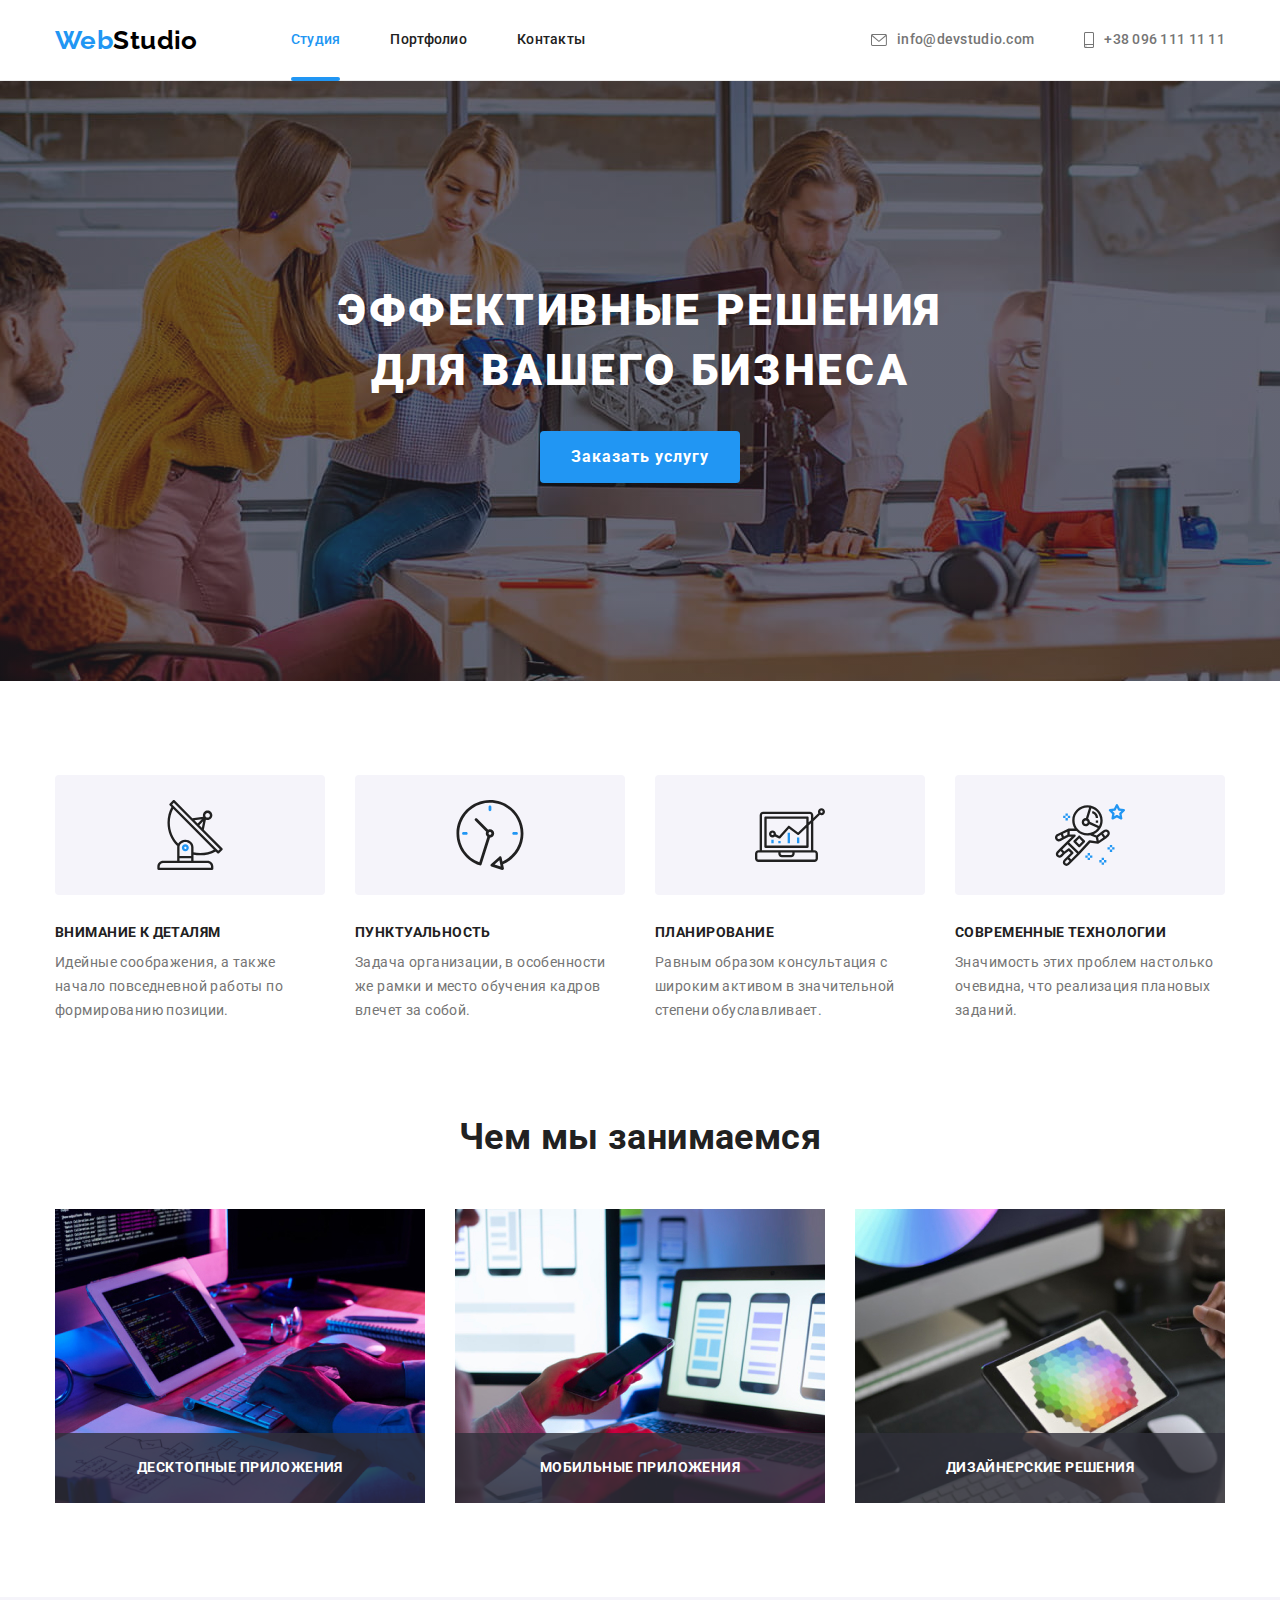
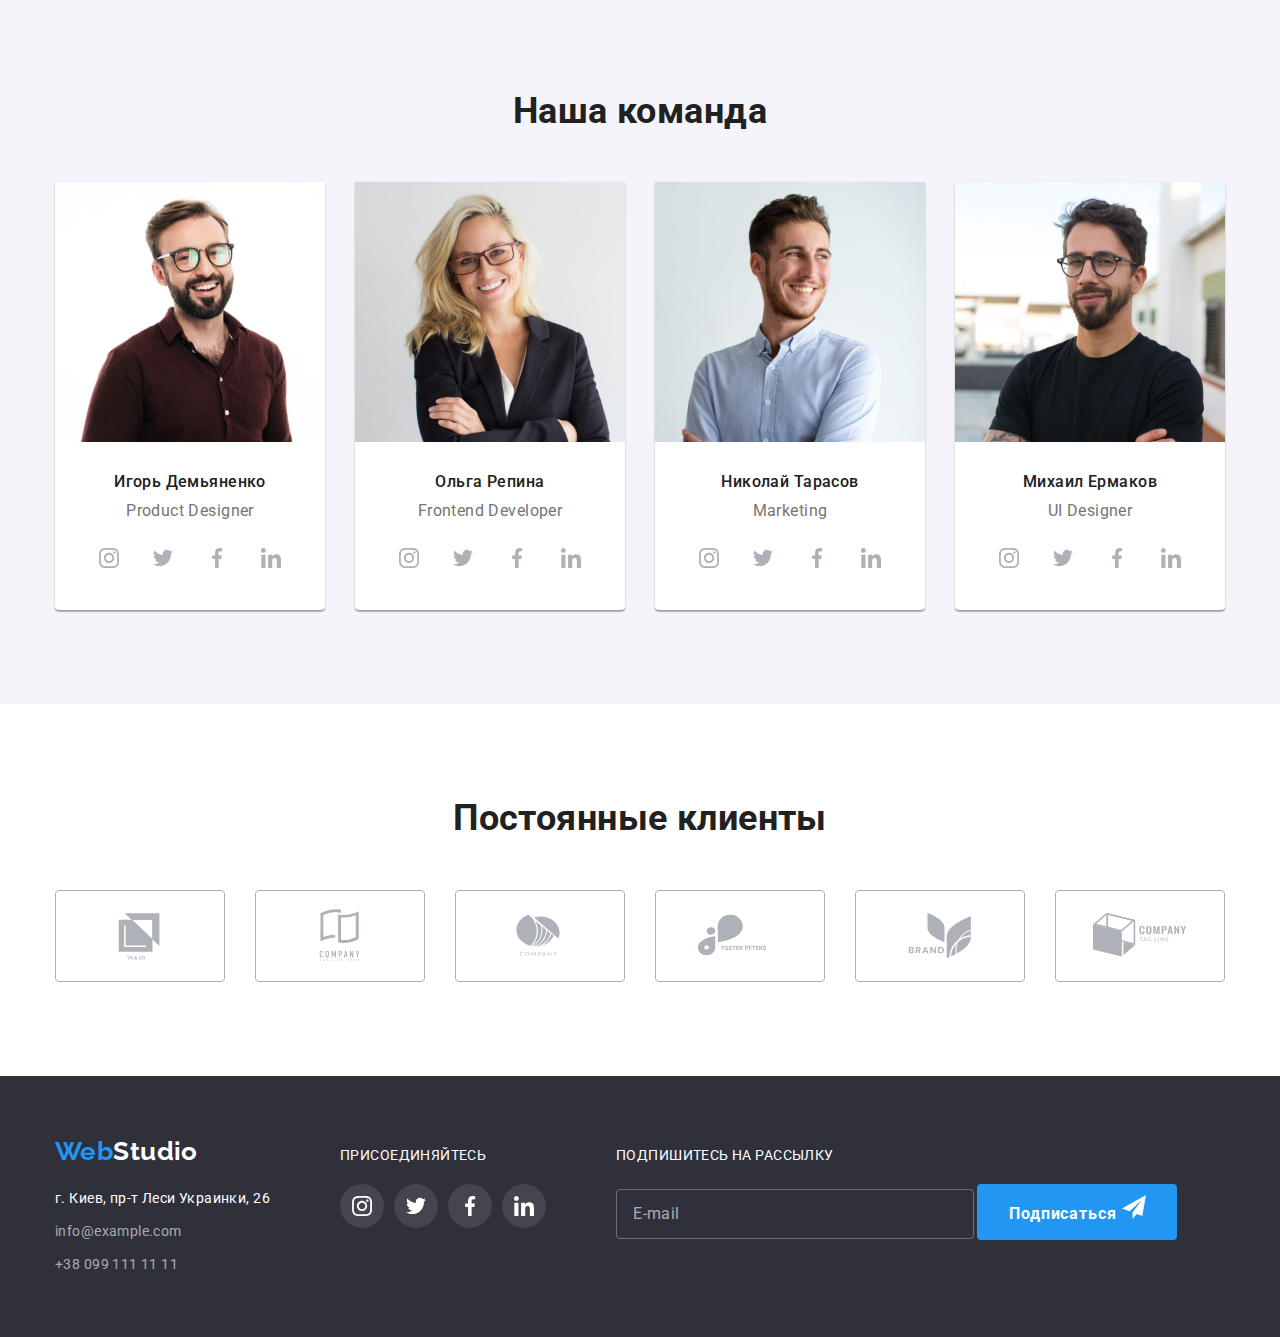
==== index.html @ a6660967 "Добавляет стили форме рассылки" ====
<!DOCTYPE html>
<html lang="ru">
  <head>
    <meta charset="UTF-8" />
    <meta http-equiv="X-UA-Compatible" content="IE=edge" />
    <meta name="viewport" content="width=device-width, initial-scale=1.0" />
    <link rel="preconnect" href="https://fonts.googleapis.com" />
    <link rel="preconnect" href="https://fonts.gstatic.com" crossorigin />
    <link
      href="https://fonts.googleapis.com/css2?family=Raleway:wght@700&family=Roboto:wght@400;500;700;900&display=swap"
      rel="stylesheet"
    />
    <title>Document</title>
    <link
      rel="stylesheet"
      href="https://cdnjs.cloudflare.com/ajax/libs/modern-normalize/1.1.0/modern-normalize.min.css"
    />
    <link rel="stylesheet" href="./css/styles.css" />
  </head>
  <body>
    <!--Верхняя линия/навигация-->
    <header class="header">
      <div class="conteiner header-conteiner">
        <nav class="header-nav">
          <a href="/" class="logo"
            >Web<span class="logo-header">Studio</span>
          </a>
          <ul class="list menu-nav">
            <li class="item">
              <a href="" class="link current">Студия</a>
            </li>
            <li class="item">
              <a href="./portfolio.html" class="link">Портфолио</a>
            </li>
            <li class="item"><a href="" class="link">Контакты</a></li>
          </ul>
        </nav>
        <ul class="list contacts">
          <li class="item">
            <a href="mailto:info@devstudio.com" class="contact-link">
              <svg class="icon" width="16" height="14">
                <use href="./img/icons.svg#icon-envelope"></use>
              </svg>
              info@devstudio.com</a
            >
          </li>
          <li class="item">
            <a href="tel:+380961111111" class="contact-link">
              <svg class="icon" width="10" height="16">
                <use href="./img/icons.svg#icon-smartphone"></use>
              </svg>
              +38 096 111 11 11</a
            >
          </li>
        </ul>
      </div>
    </header>
    <!--Уникальный контент-->
    <main>
      <section class="hero">
        <div class="conteiner">
          <h1 class="hero-title">Эффективные решения для вашего бизнеса</h1>
          <button type="button" class="hero-btn" data-modal-open>
            Заказать услугу
          </button>
        </div>
      </section>
      <section class="benefits section">
        <div class="conteiner">
          <h2 class="visually-hidden">Особенности</h2>
          <ul class="list benefits-list">
            <li class="benefits-item">
              <div class="place-icon">
                <svg class="benefits-icon" width="70" height="70">
                  <use href="./img/icons.svg#icon-antenna"></use>
                </svg>
              </div>
              <h3 class="benefits-title">Внимание к деталям</h3>
              <p class="benefits-text">
                Идейные соображения, а также начало повседневной работы по
                формированию позиции.
              </p>
            </li>
            <li class="benefits-item">
              <div class="place-icon">
                <svg class="benefits-icon" width="70" height="70">
                  <use href="./img/icons.svg#icon-clock"></use>
                </svg>
              </div>
              <h3 class="benefits-title">Пунктуальность</h3>
              <p class="benefits-text">
                Задача организации, в особенности же рамки и место обучения
                кадров влечет за собой.
              </p>
            </li>
            <li class="benefits-item">
              <div class="place-icon">
                <svg class="benefits-icon" width="70" height="70">
                  <use href="./img/icons.svg#icon-diagram"></use>
                </svg>
              </div>
              <h3 class="benefits-title">Планирование</h3>
              <p class="benefits-text">
                Равным образом консультация с широким активом в значительной
                степени обуславливает.
              </p>
            </li>
            <li class="benefits-item">
              <div class="place-icon">
                <svg class="benefits-icon" width="70" height="70">
                  <use href="./img/icons.svg#icon-astronaut"></use>
                </svg>
              </div>
              <h3 class="benefits-title">Современные технологии</h3>
              <p class="benefits-text">
                Значимость этих проблем настолько очевидна, что реализация
                плановых заданий.
              </p>
            </li>
          </ul>
        </div>
      </section>
      <section class="work section">
        <div class="conteiner">
          <h2 class="work-title">Чем мы занимаемся</h2>
          <ul class="list work-list">
            <li class="work-item">
              <div class="work-desc">
                <img
                  src="./img/box1.jpg"
                  alt="работа на компьютере"
                  width="370"
                />
                <p class="work-text">Десктопные приложения</p>
              </div>
            </li>
            <li class="work-item">
              <div class="work-desc">
                <img
                  src="./img/box2.jpg"
                  alt="работа на телефоне"
                  width="370"
                />
                <p class="work-text">Мобильные приложения</p>
              </div>
            </li>
            <li class="work-item">
              <div class="work-desc">
                <img
                  src="./img/box3.jpg"
                  alt="работа на планшете"
                  width="370"
                />
                <p class="work-text">Дизайнерские решения</p>
              </div>
            </li>
          </ul>
        </div>
      </section>
      <section class="team section">
        <div class="conteiner">
          <h2 class="team-title">Наша команда</h2>
          <ul class="list team-list">
            <li class="team-card">
              <img
                src="./img/img1.jpg"
                alt="Парень в бордовой рубашке"
                width="270"
              />
              <div class="team-desc">
                <h3 class="team-name">Игорь Демьяненко</h3>
                <p class="team-prof">Product Designer</p>
                <ul class="list soc-icon-list">
                  <li class="soc-icon-item">
                    <a href="" class="soc-icon-link">
                      <svg class="soc-icon" width="20" height="20">
                        <use href="./img/icons.svg#icon-instagram"></use>
                      </svg>
                    </a>
                  </li>
                  <li class="soc-icon-item">
                    <a href="" class="soc-icon-link"
                      ><svg class="soc-icon" width="20" height="20">
                        <use href="./img/icons.svg#icon-twitter"></use></svg
                    ></a>
                  </li>
                  <li class="soc-icon-item">
                    <a href="" class="soc-icon-link"
                      ><svg class="soc-icon" width="20" height="20">
                        <use href="./img/icons.svg#icon-facebook"></use></svg
                    ></a>
                  </li>
                  <li class="soc-icon-item">
                    <a href="" class="soc-icon-link"
                      ><svg class="soc-icon" width="20" height="20">
                        <use href="./img/icons.svg#icon-linkedin"></use></svg
                    ></a>
                  </li>
                </ul>
              </div>
            </li>
            <li class="team-card">
              <img src="./img/img2.jpg" alt="Девушка блондинка" width="270" />
              <div class="team-desc">
                <h3 class="team-name">Ольга Репина</h3>
                <p class="team-prof">Frontend Developer</p>
                <ul class="list soc-icon-list">
                  <li class="soc-icon-item">
                    <a href="" class="soc-icon-link">
                      <svg class="soc-icon" width="20" height="20">
                        <use href="./img/icons.svg#icon-instagram"></use>
                      </svg>
                    </a>
                  </li>
                  <li class="soc-icon-item">
                    <a href="" class="soc-icon-link"
                      ><svg class="soc-icon" width="20" height="20">
                        <use href="./img/icons.svg#icon-twitter"></use></svg
                    ></a>
                  </li>
                  <li class="soc-icon-item">
                    <a href="" class="soc-icon-link"
                      ><svg class="soc-icon" width="20" height="20">
                        <use href="./img/icons.svg#icon-facebook"></use></svg
                    ></a>
                  </li>
                  <li class="soc-icon-item">
                    <a href="" class="soc-icon-link"
                      ><svg class="soc-icon" width="20" height="20">
                        <use href="./img/icons.svg#icon-linkedin"></use></svg
                    ></a>
                  </li>
                </ul>
              </div>
            </li>
            <li class="team-card">
              <img
                src="./img/img3.jpg"
                alt="Парень в голубой рубашке"
                width="270"
              />
              <div class="team-desc">
                <h3 class="team-name">Николай Тарасов</h3>
                <p class="team-prof">Marketing</p>
                <ul class="list soc-icon-list">
                  <li class="soc-icon-item">
                    <a href="" class="soc-icon-link">
                      <svg class="soc-icon" width="20" height="20">
                        <use href="./img/icons.svg#icon-instagram"></use>
                      </svg>
                    </a>
                  </li>
                  <li class="soc-icon-item">
                    <a href="" class="soc-icon-link"
                      ><svg class="soc-icon" width="20" height="20">
                        <use href="./img/icons.svg#icon-twitter"></use></svg
                    ></a>
                  </li>
                  <li class="soc-icon-item">
                    <a href="" class="soc-icon-link"
                      ><svg class="soc-icon" width="20" height="20">
                        <use href="./img/icons.svg#icon-facebook"></use></svg
                    ></a>
                  </li>
                  <li class="soc-icon-item">
                    <a href="" class="soc-icon-link"
                      ><svg class="soc-icon" width="20" height="20">
                        <use href="./img/icons.svg#icon-linkedin"></use></svg
                    ></a>
                  </li>
                </ul>
              </div>
            </li>
            <li class="team-card">
              <img
                src="./img/img4.jpg"
                alt="Парень в черной футболке"
                width="270"
              />
              <div class="team-desc">
                <h3 class="team-name">Михаил Ермаков</h3>
                <p class="team-prof">UI Designer</p>
                <ul class="list soc-icon-list">
                  <li class="soc-icon-item">
                    <a href="" class="soc-icon-link">
                      <svg class="soc-icon" width="20" height="20">
                        <use href="./img/icons.svg#icon-instagram"></use>
                      </svg>
                    </a>
                  </li>
                  <li class="soc-icon-item">
                    <a href="" class="soc-icon-link"
                      ><svg class="soc-icon" width="20" height="20">
                        <use href="./img/icons.svg#icon-twitter"></use></svg
                    ></a>
                  </li>
                  <li class="soc-icon-item">
                    <a href="" class="soc-icon-link"
                      ><svg class="soc-icon" width="20" height="20">
                        <use href="./img/icons.svg#icon-facebook"></use></svg
                    ></a>
                  </li>
                  <li class="soc-icon-item">
                    <a href="" class="soc-icon-link"
                      ><svg class="soc-icon" width="20" height="20">
                        <use href="./img/icons.svg#icon-linkedin"></use></svg
                    ></a>
                  </li>
                </ul>
              </div>
            </li>
          </ul>
        </div>
      </section>
      <section class="clients section">
        <div class="conteiner">
          <h2 class="clients-title">Постоянные клиенты</h2>
          <ul class="list clients-icon-list">
            <li class="clients-icon-item">
              <a href="" class="clients-icon-link">
                <svg class="clients-icon" width="106" height="60">
                  <use href="./img/icons.svg#icon-Logo-1"></use>
                </svg>
              </a>
            </li>
            <li class="clients-icon-item">
              <a href="" class="clients-icon-link"
                ><svg class="clients-icon" width="106" height="60">
                  <use href="./img/icons.svg#icon-Logo-2"></use></svg
              ></a>
            </li>
            <li class="clients-icon-item">
              <a href="" class="clients-icon-link"
                ><svg class="clients-icon" width="106" height="60">
                  <use href="./img/icons.svg#icon-Logo-3"></use></svg
              ></a>
            </li>
            <li class="clients-icon-item">
              <a href="" class="clients-icon-link"
                ><svg class="clients-icon" width="106" height="60">
                  <use href="./img/icons.svg#icon-Logo-4"></use></svg
              ></a>
            </li>
            <li class="clients-icon-item">
              <a href="" class="clients-icon-link"
                ><svg class="clients-icon" width="106" height="60">
                  <use href="./img/icons.svg#icon-Logo-5"></use></svg
              ></a>
            </li>
            <li class="clients-icon-item">
              <a href="" class="clients-icon-link"
                ><svg class="clients-icon" width="106" height="60">
                  <use href="./img/icons.svg#icon-Logo-6"></use></svg
              ></a>
            </li>
          </ul>
        </div>
      </section>
    </main>
    <!--Подвал-->
    <footer class="footer">
      <div class="conteiner footer-content">
        <div class="contact-address">
          <a href="/" class="logo bottom-logo"
            >Web<span class="logo-footer">Studio</span>
          </a>
          <address class="location">г. Киев, пр-т Леси Украинки, 26</address>
          <ul class="list footer-contacts">
            <li class="contact-item">
              <a href="mailto:info@example.com" class="footer-link"
                >info@example.com</a
              >
            </li>
            <li class="contact-item">
              <a href="tel:+380991111111" class="footer-link"
                >+38 099 111 11 11</a
              >
            </li>
          </ul>
        </div>
        <div class="soc-icon-footer">
          <p class="actions-footer">присоединяйтесь</p>
          <ul class="list soc-icon-list">
            <li class="soc-icon-item">
              <a href="" class="soc-icon-link social-link">
                <svg class="soc-icon" width="20" height="20">
                  <use href="./img/icons.svg#icon-instagram"></use>
                </svg>
              </a>
            </li>
            <li class="soc-icon-item">
              <a href="" class="soc-icon-link social-link">
                <svg class="soc-icon" width="20" height="20">
                  <use href="./img/icons.svg#icon-twitter"></use>
                </svg>
              </a>
            </li>
            <li class="soc-icon-item">
              <a href="" class="soc-icon-link social-link">
                <svg class="soc-icon" width="20" height="20">
                  <use href="./img/icons.svg#icon-facebook"></use>
                </svg>
              </a>
            </li>
            <li class="soc-icon-item">
              <a href="" class="soc-icon-link social-link">
                <svg class="soc-icon" width="20" height="20">
                  <use href="./img/icons.svg#icon-linkedin"></use>
                </svg>
              </a>
            </li>
          </ul>
        </div>
        <div class="newsletter">
          <p class="actions-footer">Подпишитесь на рассылку</p>
          <form>
            <input
              type="email"
              name="user-email"
              class="mail-input"
              placeholder="E-mail"
            />
            <button type="submit" class="hero-btn">
              Подписаться
              <svg class="" width="24" height="24">
                <use href="./img/icons.svg#icon-send"></use>
              </svg>
            </button>
          </form>
        </div>
      </div>
    </footer>
    <div class="backdrop is-hidden" data-modal>
      <div class="modal">
        <button type="button" class="modal-close-btn" data-modal-close>
          <svg class="con" width="18" height="18">
            <use href="./img/icons.svg#icon-close"></use>
          </svg>
        </button>
      </div>
    </div>
    <script src="./js/modal.js"></script>
  </body>
</html>
---- css/styles.css ----
/* основной цвет текста #212121 */
/* вторичный цвет текста #757575 */
/* акцент #2196F3 */
/* цвет активной кнопки #188CE8 */
/* цвет фона #FFFFFF */
/* цвет заливки секции #2F303A
            #F5F4FA */

:root {
  --primary-text-color: #757575;
  --title-text-color: #212121;
  --second-text-color: #ffffff;
  --accent-color: #2196f3;
  --main-backgr-color: #ffffff;
  --special-backgr-color: #2f303a;
  --portfolio-backgr-color: #f5f4fa;
  --link-color: #afb1b8;
}

p,
h1,
h2,
h3,
h4 {
  margin: 0;
}
img {
  display: block;
  max-width: 100%;
  height: auto;
}

body {
  color: var(--primary-text-color);
  background-color: var(--main-backgr-color);

  font-family: "Roboto", sans-serif;
  font-size: 14px;
  letter-spacing: 0.03em;
}

.list {
  padding: 0;
  margin: 0;
  list-style: none;
}

.visually-hidden {
  position: absolute;
  white-space: nowrap;
  width: 1px;
  height: 1px;
  overflow: hidden;
  border: 0;
  padding: 0;
  clip: rect(0 0 0 0);
  clip-path: inset(50%);
  margin: -1px;
}

/*------------------ВЕРХНЯЯ ЛИНИЯ----------------- */

.conteiner {
  margin-left: auto;
  margin-right: auto;
  width: 1200px;
  padding: 0 15px;
  /* outline: 2px solid red; */
}

.header {
  border-bottom: 1px solid #ececec;
}

.header-conteiner {
  display: flex;
  align-items: center;
}

.header-nav {
  display: flex;
  align-items: center;
}

.menu-nav {
  display: flex;
  margin-left: 93px;
}

.item:not(:last-child) {
  margin-right: 50px;
}

.contacts {
  display: flex;
  margin-left: auto;
}

.logo {
  color: var(--accent-color);
  text-decoration: none;

  font-family: "Raleway", sans-serif;
  font-weight: 700;
  font-size: 26px;
  line-height: 1.19;
}

.logo-header {
  color: #000000;
}

.menu-nav,
.contacts {
  font-weight: 500;
  line-height: 1.14;
  letter-spacing: 0.02em;
}

.link {
  display: block;
  padding: 32px 0;

  color: var(--title-text-color);
  text-decoration: none;

  transition: color 250ms cubic-bezier(0.4, 0, 0.2, 1);
}

.link:hover,
.link:focus,
.contact-link:hover,
.contact-link:focus {
  color: var(--accent-color);
}

.current {
  position: relative;
  color: var(--accent-color);
}

.current::after {
  display: block;
  content: "";
  position: absolute;
  bottom: 0;
  transform: translateY(1px);
  width: 100%;
  height: 4px;
  background: #2196f3;
  border-radius: 2px;
}

.contact-link {
  display: flex;
  align-items: center;
  padding: 32px 0;

  color: var(--primary-text-color);
  text-decoration: none;

  transition: color 250ms cubic-bezier(0.4, 0, 0.2, 1);
}

.icon {
  margin-right: 10px;
  fill: currentColor;
}

/* --------------------СЕКЦИЯ ШАПКА---------------------- */

.hero {
  max-width: 1600px;
  height: 600px;
  margin-left: auto;
  margin-right: auto;
  background-color: var(--special-backgr-color);
  text-align: center;
  padding: 200px 0;
  background-image: linear-gradient(
      rgba(47, 48, 58, 0.4),
      rgba(47, 48, 58, 0.4)
    ),
    url("../img/hero.jpg");
  background-repeat: no-repeat;
  background-position: center;
  background-size: cover;
}

.hero-title {
  max-width: 696px;
  margin: 0 auto 30px;

  color: var(--second-text-color);

  font-weight: 900;
  font-size: 44px;
  line-height: 1.36;
  letter-spacing: 0.06em;
  text-transform: uppercase;
  text-align: center;
}

.hero-btn {
  color: var(--second-text-color);
  background-color: var(--accent-color);
  cursor: pointer;

  font-weight: 700;
  font-size: 16px;
  line-height: 1.88;
  letter-spacing: 0.06em;
  border-radius: 4px;
  padding: 10px 0;
  min-width: 200px;
  border: 1px solid transparent;

  transition-property: background-color;
  transition-duration: 250ms;
  transition-timing-function: cubic-bezier(0.4, 0, 0.2, 1);
}

.hero-btn:hover,
.hero-btn:focus {
  background-color: #188ce8;
}

/* -------------------СЕКЦИИ------------------ */

.section {
  padding-top: 94px;
  padding-bottom: 94px;
}

.benefits-list {
  display: flex;
  margin-left: -30px;
}

.benefits-item {
  width: calc(100% / 4 - 30px);
  margin-left: 30px;
}

.place-icon {
  display: flex;
  width: 100%;
  height: 120px;
  align-items: center;
  justify-content: center;

  background-color: var(--portfolio-backgr-color);
  border-radius: 4px;
  margin-bottom: 30px;
}

.benefits-title {
  margin-bottom: 10px;
  color: var(--title-text-color);

  font-size: 14px;
  line-height: 1.14;
  text-transform: uppercase;
}

.benefits-text {
  line-height: 1.71;
}

.work {
  padding-top: 0;
}

.work-list {
  display: flex;
  margin-left: -30px;
}

.work-item {
  width: calc(100% / 3 - 30px);
  margin-left: 30px;
}

.work-desc {
  position: relative;
}

.work-text {
  position: absolute;
  bottom: 0;
  width: 100%;
  padding: 27px 0;
  color: var(--second-text-color);
  background-color: rgba(47, 48, 58, 0.8);

  font-weight: 700;
  font-size: 14px;
  line-height: 1.14;
  text-transform: uppercase;
  text-align: center;
}

.work-title,
.team-title,
.clients-title {
  margin-bottom: 50px;
  color: var(--title-text-color);

  font-size: 36px;
  line-height: 1.16;
  text-align: center;
}

/* ---------------------СЕКЦИЯ КОМАНДА--------------------- */

.team {
  background-color: var(--portfolio-backgr-color);
}

.team-list {
  display: flex;
  margin: -15px;
}

.team-card {
  flex-basis: calc(100% / 4 - 30px);
  margin: 15px;

  box-shadow: 0px 1px 3px rgba(0, 0, 0, 0.12), 0px 1px 1px rgba(0, 0, 0, 0.14),
    0px 2px 1px rgba(0, 0, 0, 0.2);
  border-radius: 0px 0px 4px 4px;
}

.team-card {
  background-color: var(--main-backgr-color);
}

.team-desc {
  padding: 30px 0;
}

.team-name {
  margin-bottom: 10px;
  color: var(--title-text-color);

  font-weight: 500;
  font-size: 16px;
  line-height: 1.19;
  text-align: center;
}

.team-prof {
  margin-bottom: 16px;
  font-size: 16px;
  line-height: 1.19;
  text-align: center;
}

.soc-icon-list {
  display: flex;
  justify-content: center;
}

.soc-icon-item {
  width: 44px;
  height: 44px;
  margin-left: 10px;
}

.soc-icon-item:first-child {
  margin-left: 0;
}

.soc-icon-link {
  display: flex;
  align-items: center;
  justify-content: center;
  width: 100%;
  height: 100%;
  border-radius: 50%;
  color: var(--link-color);

  transition-property: background-color, color;
  transition-duration: 250ms;
  transition-timing-function: cubic-bezier(0.4, 0, 0.2, 1);
}

.soc-icon {
  fill: currentColor;
}

.soc-icon-link:hover,
.soc-icon-link:focus {
  background-color: var(--accent-color);
  color: var(--second-text-color);
}

/* ---------------------СЕКЦИЯ КЛИЕНТЫ--------------------- */

.clients-icon-list {
  display: flex;
  justify-content: center;
}

.clients-icon-item {
  width: 170px;
  height: 92px;
}

.clients-icon-item + .clients-icon-item {
  margin-left: 30px;
}

.clients-icon-link {
  display: flex;
  align-items: center;
  justify-content: center;
  width: 100%;
  height: 100%;
  border-radius: 4px;
  color: var(--link-color);
  border: 1px solid var(--link-color);

  transition: color 250ms cubic-bezier(0.4, 0, 0.2, 1),
    border 250ms cubic-bezier(0.4, 0, 0.2, 1);
}

.clients-icon {
  fill: currentColor;
}

.clients-icon-link:hover,
.clients-icon-link:focus {
  color: var(--accent-color);
  border: 1px solid var(--accent-color);
}
/* ---------------------ПОРТФОЛИО--------------------- */

.filter {
  display: flex;
  justify-content: center;
  margin-bottom: 50px;
}

.filter-item + .filter-item {
  margin-left: 8px;
}

.filter-btn {
  color: var(--title-text-color);
  background-color: var(--portfolio-backgr-color);
  cursor: pointer;

  font-weight: 500;
  font-size: 16px;
  line-height: 1.63;
  letter-spacing: 0.03em;
  border-radius: 4px;
  padding: 6px 22px;
  min-width: 73px;
  border: 1px solid transparent;

  transition-property: color, background-color, box-shadow;
  transition-duration: 250ms;
  transition-timing-function: cubic-bezier(0.4, 0, 0.2, 1);
}

.filter-btn:hover,
.filter-btn:focus {
  color: var(--second-text-color);
  background-color: var(--accent-color);
  box-shadow: 0px 3px 1px rgba(0, 0, 0, 0.1), 0px 1px 2px rgba(0, 0, 0, 0.08),
    0px 2px 2px rgba(0, 0, 0, 0.12);
}

.portfolio-link {
  text-decoration: none;
}

.portfolio-list {
  display: flex;
  flex-wrap: wrap;
  margin: -15px;
}

.portfolio-item {
  flex-basis: calc(100% / 3 - 30px);
  margin: 15px;
}

.desc-wrap {
  position: relative;
  overflow: hidden;
}

.product-desc {
  position: absolute;
  top: 0;

  padding: 63px 24px;
  height: 100%;
  font-size: 18px;
  line-height: 1.56;
  color: var(--second-text-color);
  background-color: rgba(33, 150, 243, 0.9);

  transform: translateY(101%);
  transition: transform 250ms cubic-bezier(0.4, 0, 0.2, 1);
}

.portfolio-link:hover .product-desc,
.portfolio-link:focus .product-desc {
  transform: translateY(0);
}

.portfolio-desc {
  padding: 20px 24px;
  border: 1px solid #eeeeee;
  border-top: 0;
}

.portfolio-title {
  margin-bottom: 4px;
  color: var(--title-text-color);

  font-size: 18px;
  line-height: 2;
  letter-spacing: 0.06em;
}

.portfolio-text {
  color: var(--primary-text-color);
  font-size: 16px;
  line-height: 1.88;
}

.portfolio-content {
  transition: box-shadow 250ms cubic-bezier(0.4, 0, 0.2, 1);
}

.portfolio-link:hover .portfolio-content,
.portfolio-link:focus .portfolio-content {
  box-shadow: 0px 1px 1px rgba(0, 0, 0, 0.12), 0px 4px 4px rgba(0, 0, 0, 0.06),
    1px 4px 6px rgba(0, 0, 0, 0.16);
}

/* -------------------ПОДВАЛ------------------- */

.footer {
  padding: 60px 0;
  background-color: var(--special-backgr-color);
}

.footer-content {
  display: flex;
  align-items: baseline;
}

.bottom-logo {
  display: inline-block;
  margin-bottom: 20px;
}

.logo-footer,
.location {
  color: var(--second-text-color);
}

.location,
.contact-item:not(:last-child) {
  margin-bottom: 9px;
}

.footer-contacts,
.location {
  font-style: normal;
  line-height: 1.71;
}

.footer-link {
  text-decoration: none;
  color: rgba(255, 255, 255, 0.6);

  transition: color 250ms cubic-bezier(0.4, 0, 0.2, 1);
}

.footer-link:hover,
.footer-link:focus {
  color: var(--accent-color);
}

.soc-icon-footer,
.newsletter {
  margin-left: 70px;
}

.actions-footer {
  margin-bottom: 20px;
  color: var(--second-text-color);

  font-size: 14px;
  line-height: 1.14;
  text-transform: uppercase;
}

.social-link {
  color: var(--second-text-color);
  background-color: rgba(100%, 100%, 100%, 10%);
}

.mail-input {
  width: 358px;
  height: 50px;
  padding-left: 16px;

  color: rgba(255, 255, 255, 0.6);
  font-size: 16px;
  line-height: 1.25;
  letter-spacing: 0.03em;

  background-color: transparent;
  border-radius: 4px;
  border: 1px solid rgba(255, 255, 255, 0.3);
}

.mail-input::placeholder {
  color: rgba(255, 255, 255, 0.6);
  font-size: 16px;
  line-height: 1.25;
  letter-spacing: 0.03em;
}

/* --------------МОДАЛЬНОЕ ОКНО------------- */

.backdrop {
  position: fixed;
  top: 0;
  left: 0;
  width: 100%;
  height: 100%;
  background-color: rgba(0, 0, 0, 0.2);
  transition: opacity 250ms cubic-bezier(0.4, 0, 0.2, 1),
    visibility 250ms cubic-bezier(0.4, 0, 0.2, 1);
}

.backdrop.is-hidden .modal {
  transform: translate(-50%, -50%) scale(0);
}

.modal {
  position: absolute;
  top: 50%;
  left: 50%;
  transform: translate(-50%, -50%) scale(1);
  transform-origin: top left;
  width: 528px;
  min-height: 581px;
  background-color: var(--main-backgr-color);
  border-radius: 4px;
  transition: transform 250ms cubic-bezier(0.4, 0, 0.2, 1);
}

.modal-close-btn {
  position: absolute;
  top: 8px;
  right: 8px;
  cursor: pointer;

  width: 30px;
  height: 30px;
  border: 1px solid rgba(0, 0, 0, 0.1);
  border-radius: 50%;
  background-color: transparent;
  display: flex;
  align-items: center;
  justify-content: center;
}

.is-hidden {
  opacity: 0;
  visibility: hidden;
  pointer-events: none;
}

.no-scroll {
  overflow: hidden;
}
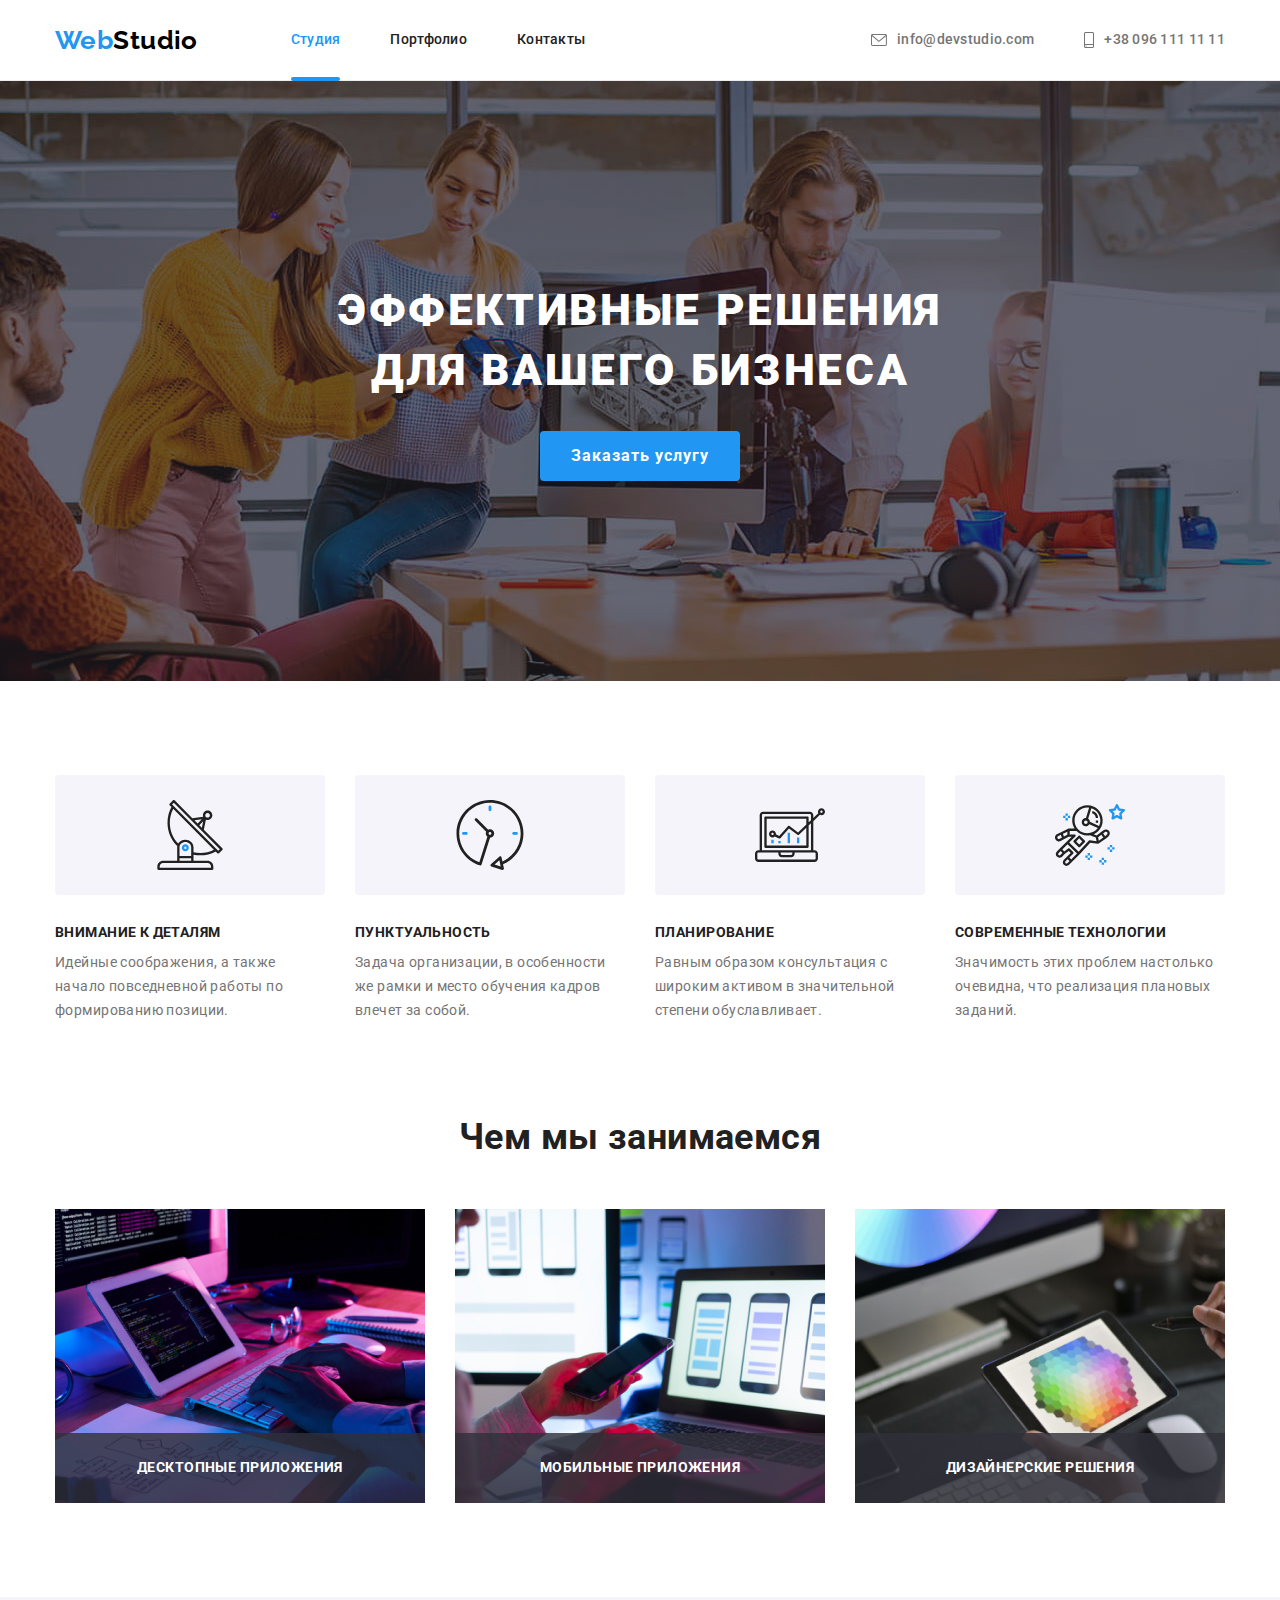
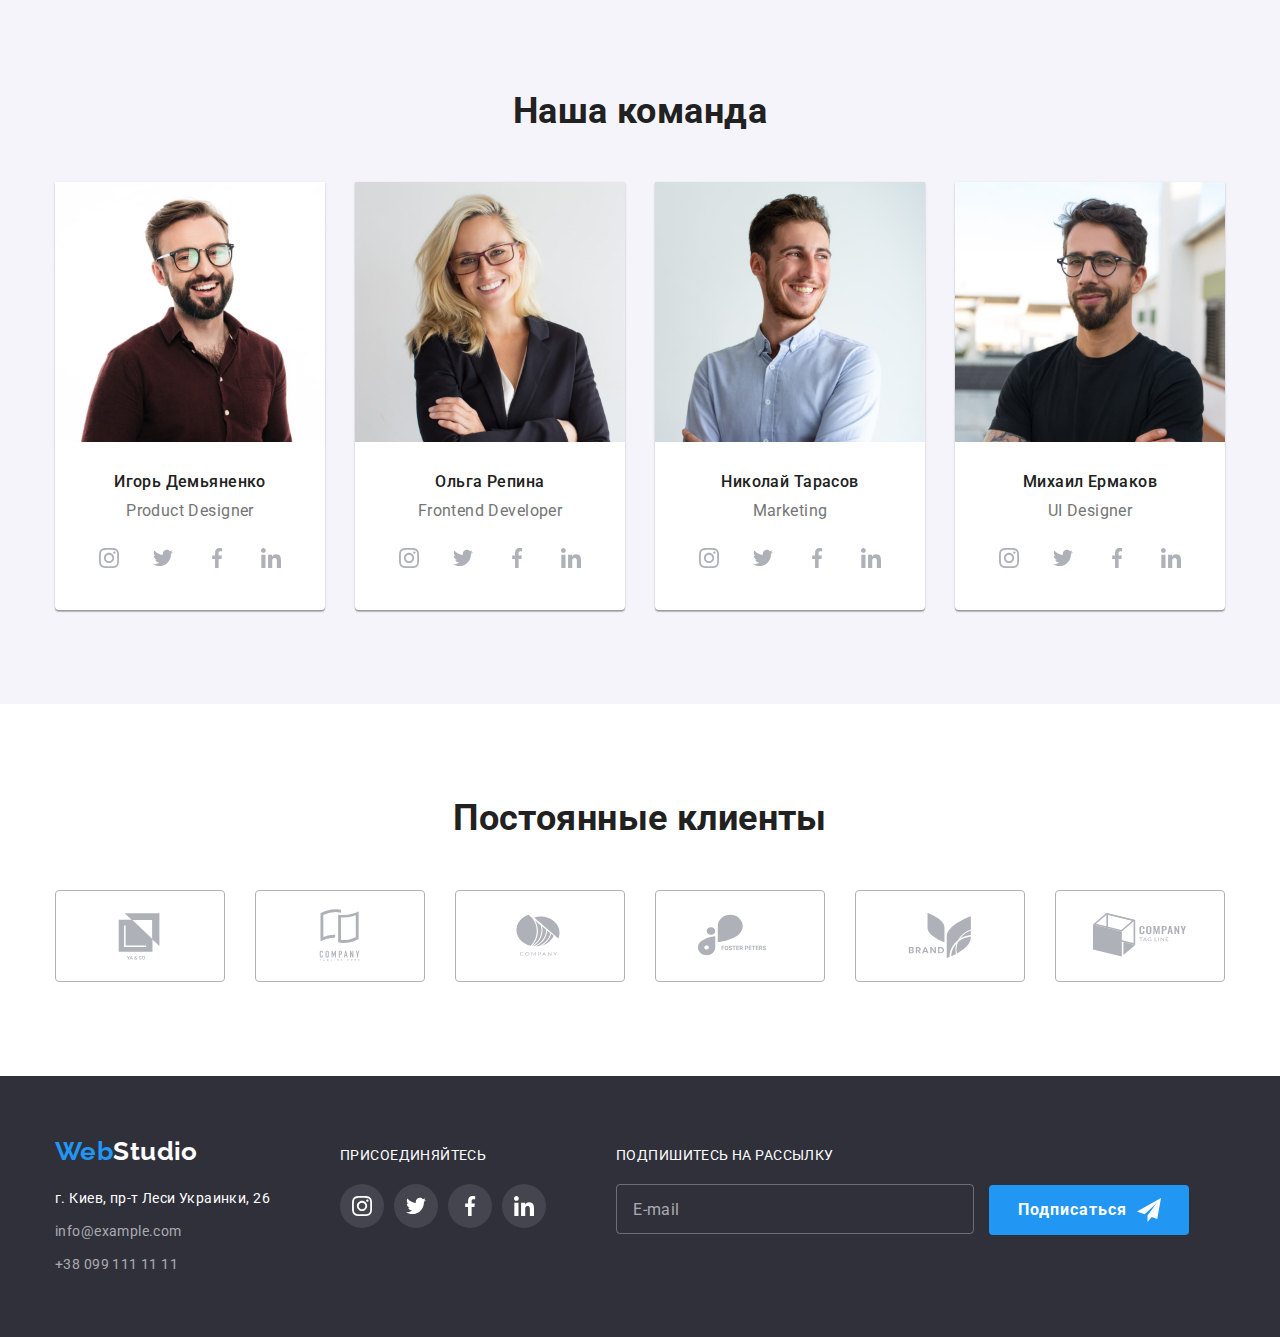
==== commit 4dff7b64: "Корректирует кнопку в футере" ====
--- a/index.html
+++ b/index.html
@@ -420,9 +420,9 @@
               class="mail-input"
               placeholder="E-mail"
             />
-            <button type="submit" class="hero-btn">
+            <button type="submit" class="hero-btn btn">
               Подписаться
-              <svg class="" width="24" height="24">
+              <svg class="icon-send" width="24" height="24">
                 <use href="./img/icons.svg#icon-send"></use>
               </svg>
             </button>
--- a/css/styles.css
+++ b/css/styles.css
@@ -211,7 +211,7 @@
   line-height: 1.88;
   letter-spacing: 0.06em;
   border-radius: 4px;
-  padding: 10px 0;
+  padding: 9px 0;
   min-width: 200px;
   border: 1px solid transparent;
 
@@ -630,6 +630,16 @@
   letter-spacing: 0.03em;
 }
 
+.btn {
+  display: inline-flex;
+  align-items: center;
+  justify-content: center;
+  margin-left: 12px;
+}
+
+.icon-send {
+  margin-left: 10px;
+}
 /* --------------МОДАЛЬНОЕ ОКНО------------- */
 
 .backdrop {
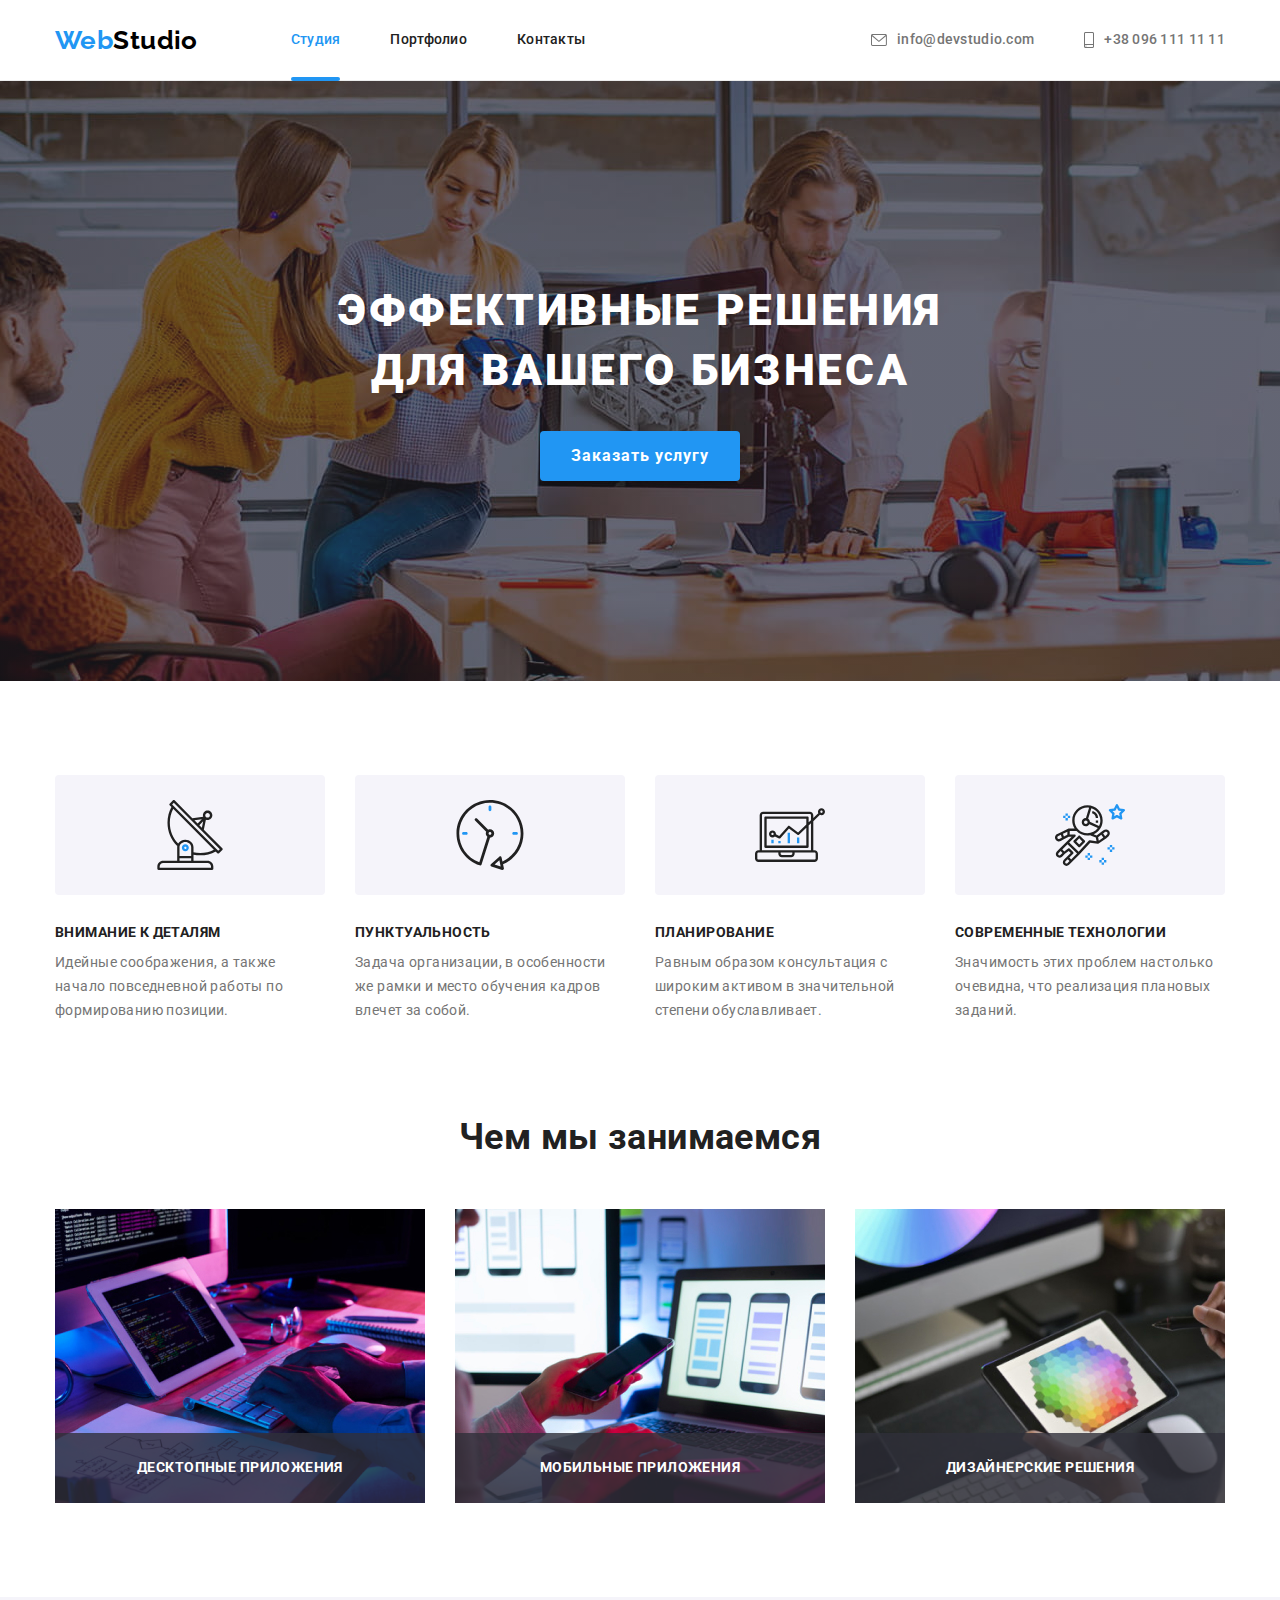
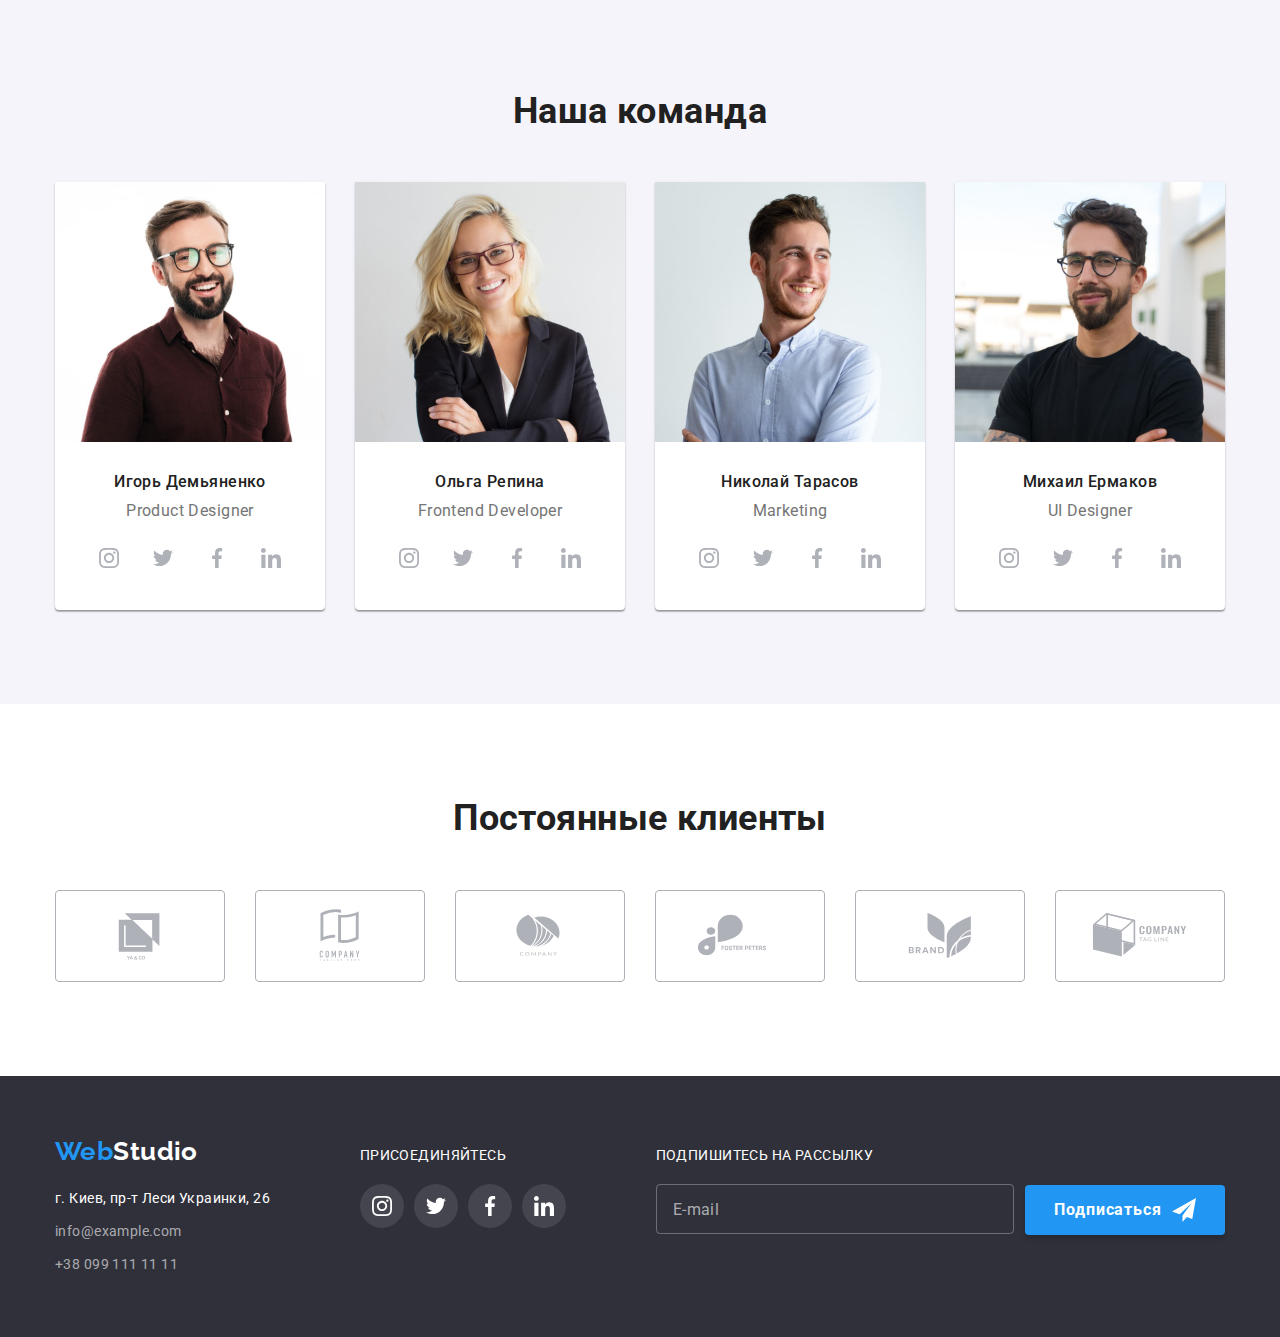
==== commit cd9f44aa: "Добавляет форму рассылки на страницу потфолио" ====
--- a/index.html
+++ b/index.html
@@ -60,7 +60,7 @@
       <section class="hero">
         <div class="conteiner">
           <h1 class="hero-title">Эффективные решения для вашего бизнеса</h1>
-          <button type="button" class="hero-btn" data-modal-open>
+          <button type="button" class="btn" data-modal-open>
             Заказать услугу
           </button>
         </div>
@@ -419,8 +419,9 @@
               name="user-email"
               class="mail-input"
               placeholder="E-mail"
+              required
             />
-            <button type="submit" class="hero-btn btn">
+            <button type="submit" class="btn send-btn">
               Подписаться
               <svg class="icon-send" width="24" height="24">
                 <use href="./img/icons.svg#icon-send"></use>
@@ -433,10 +434,85 @@
     <div class="backdrop is-hidden" data-modal>
       <div class="modal">
         <button type="button" class="modal-close-btn" data-modal-close>
-          <svg class="con" width="18" height="18">
+          <svg class="icon-close" width="18" height="18">
             <use href="./img/icons.svg#icon-close"></use>
           </svg>
         </button>
+        <p class="modal-title">Оставьте свои данные, мы вам перезвоним</p>
+        <form class="modal-form">
+          <div class="modal-field">
+            <label for="user-name" class="modal-label">Имя</label>
+            <div class="input-wrap">
+              <input
+                type="text"
+                name="user-name"
+                class="modal-input"
+                id="user-name"
+                required
+              />
+              <svg class="input-icon" width="18" height="18">
+                <use href="./img/icons.svg#icon-person"></use>
+              </svg>
+            </div>
+          </div>
+          <div class="modal-field">
+            <label for="user-tel" class="modal-label">Телефон</label>
+            <div class="input-wrap">
+              <input
+                type="tel"
+                name="user-tel"
+                class="modal-input"
+                id="user-tel"
+                required
+              />
+              <svg class="input-icon" width="18" height="18">
+                <use href="./img/icons.svg#icon-phone"></use>
+              </svg>
+            </div>
+          </div>
+          <div class="modal-field">
+            <label for="user-mail" class="modal-label">Почта</label>
+            <div class="input-wrap">
+              <input
+                type="email"
+                name="user-mail"
+                class="modal-input"
+                id="user-mail"
+                required
+              />
+              <svg class="input-icon" width="18" height="18">
+                <use href="./img/icons.svg#icon-email"></use>
+              </svg>
+            </div>
+          </div>
+          <div class="modal-field">
+            <label for="modal-text" class="modal-label">Комментарий</label>
+            <textarea
+              name="modal-text"
+              class="modal-text"
+              id="modal-text"
+              placeholder="Введите текст"
+            ></textarea>
+          </div>
+          <div class="modal-check">
+            <input
+              type="checkbox"
+              name="agreement"
+              id="agreement"
+              class="input-check visually-hidden"
+            />
+            <label for="agreement" class="label-check">
+              <span class="icon-wrap">
+                <svg class="icon-check" width="14" height="11">
+                  <use href="./img/icons.svg#icon-check"></use>
+                </svg>
+              </span>
+              Соглашаюсь с рассылкой и принимаю&nbsp;
+              <a href="" class="agreement-link">Условия договора</a>
+            </label>
+          </div>
+          <button type="submit" class="btn button">Отправить</button>
+        </form>
       </div>
     </div>
     <script src="./js/modal.js"></script>
--- a/css/styles.css
+++ b/css/styles.css
@@ -201,7 +201,7 @@
   text-align: center;
 }
 
-.hero-btn {
+.btn {
   color: var(--second-text-color);
   background-color: var(--accent-color);
   cursor: pointer;
@@ -211,17 +211,16 @@
   line-height: 1.88;
   letter-spacing: 0.06em;
   border-radius: 4px;
-  padding: 9px 0;
+  box-shadow: 0px 4px 4px rgba(0, 0, 0, 0.15);
+  padding: 10px 0;
   min-width: 200px;
-  border: 1px solid transparent;
-
-  transition-property: background-color;
-  transition-duration: 250ms;
-  transition-timing-function: cubic-bezier(0.4, 0, 0.2, 1);
-}
-
-.hero-btn:hover,
-.hero-btn:focus {
+  border: 0;
+
+  transition: background-color 250ms cubic-bezier(0.4, 0, 0.2, 1);
+}
+
+.btn:hover,
+.btn:focus {
   background-color: #188ce8;
 }
 
@@ -554,6 +553,7 @@
 .footer-content {
   display: flex;
   align-items: baseline;
+  justify-content: space-between;
 }
 
 .bottom-logo {
@@ -587,11 +587,6 @@
 .footer-link:hover,
 .footer-link:focus {
   color: var(--accent-color);
-}
-
-.soc-icon-footer,
-.newsletter {
-  margin-left: 70px;
 }
 
 .actions-footer {
@@ -630,17 +625,17 @@
   letter-spacing: 0.03em;
 }
 
-.btn {
+.send-btn {
   display: inline-flex;
   align-items: center;
   justify-content: center;
-  margin-left: 12px;
+  margin-left: 8px;
 }
 
 .icon-send {
   margin-left: 10px;
 }
-/* --------------МОДАЛЬНОЕ ОКНО------------- */
+/* -----------------МОДАЛЬНОЕ ОКНО--------------- */
 
 .backdrop {
   position: fixed;
@@ -661,6 +656,7 @@
   position: absolute;
   top: 50%;
   left: 50%;
+  padding: 40px;
   transform: translate(-50%, -50%) scale(1);
   transform-origin: top left;
   width: 528px;
@@ -676,6 +672,7 @@
   right: 8px;
   cursor: pointer;
 
+  padding: 0;
   width: 30px;
   height: 30px;
   border: 1px solid rgba(0, 0, 0, 0.1);
@@ -684,6 +681,137 @@
   display: flex;
   align-items: center;
   justify-content: center;
+  outline: transparent;
+  transition: fill 250ms cubic-bezier(0.4, 0, 0.2, 1);
+}
+
+.modal-close-btn:hover,
+.modal-close-btn:focus {
+  fill: var(--accent-color);
+}
+
+.modal-title {
+  font-weight: 700;
+  font-size: 20px;
+  line-height: 1.15;
+  text-align: center;
+  letter-spacing: 0.03em;
+  color: var(--title-text-color);
+  margin-bottom: 12px;
+}
+
+.modal-field + .modal-field {
+  margin-top: 10px;
+}
+
+.input-wrap {
+  position: relative;
+}
+
+.input-icon {
+  position: absolute;
+  left: 12px;
+  top: 50%;
+  transform: translateY(-50%);
+  transition: fill 250ms cubic-bezier(0.4, 0, 0.2, 1);
+}
+
+.modal-label {
+  display: block;
+  margin-bottom: 4px;
+  font-size: 12px;
+  line-height: 1.17;
+  letter-spacing: 0.01em;
+}
+
+.modal-input {
+  width: 100%;
+  height: 40px;
+  border: 1px solid rgba(33, 33, 33, 0.2);
+  border-radius: 4px;
+  background-color: transparent;
+  padding-left: 35px;
+  outline: transparent;
+  transition: border-color 250ms cubic-bezier(0.4, 0, 0.2, 1);
+}
+
+.modal-input:focus,
+.modal-input:hover,
+.modal-text:focus,
+.modal-text:hover {
+  border-color: var(--accent-color);
+}
+
+.modal-input:focus + .input-icon,
+.modal-input:hover + .input-icon {
+  fill: var(--accent-color);
+}
+
+.modal-text {
+  width: 100%;
+  height: 120px;
+  padding: 12px 16px;
+  border: 1px solid rgba(33, 33, 33, 0.2);
+  border-radius: 4px;
+  resize: none;
+  outline: transparent;
+  transition: border-color 250ms cubic-bezier(0.4, 0, 0.2, 1);
+}
+
+.modal-text::placeholder {
+  font-size: 12px;
+  line-height: 1.17;
+  letter-spacing: 0.01em;
+  color: rgba(117, 117, 117, 0.5);
+}
+
+.modal-check {
+  margin-top: 20px;
+  margin-bottom: 30px;
+}
+
+.icon-wrap {
+  width: 16px;
+  height: 15px;
+  border: 2px solid var(--title-text-color);
+  border-radius: 2px;
+  margin-right: 7px;
+  display: flex;
+  align-items: center;
+  justify-content: center;
+  transition: background-color 250ms cubic-bezier(0.4, 0, 0.2, 1),
+    border 250ms cubic-bezier(0.4, 0, 0.2, 1);
+}
+
+.label-check {
+  display: flex;
+  align-items: center;
+  justify-content: center;
+
+  line-height: 1.17;
+}
+
+.icon-check {
+  fill: transparent;
+  transition: fill 250ms cubic-bezier(0.4, 0, 0.2, 1);
+}
+
+.input-check:checked + .label-check .icon-wrap {
+  background-color: var(--accent-color);
+  border: none;
+}
+
+.input-check:checked + .label-check .icon-check {
+  fill: var(--second-text-color);
+}
+
+.agreement-link {
+  color: var(--accent-color);
+}
+
+.button {
+  display: block;
+  margin: 0 auto;
 }
 
 .is-hidden {
